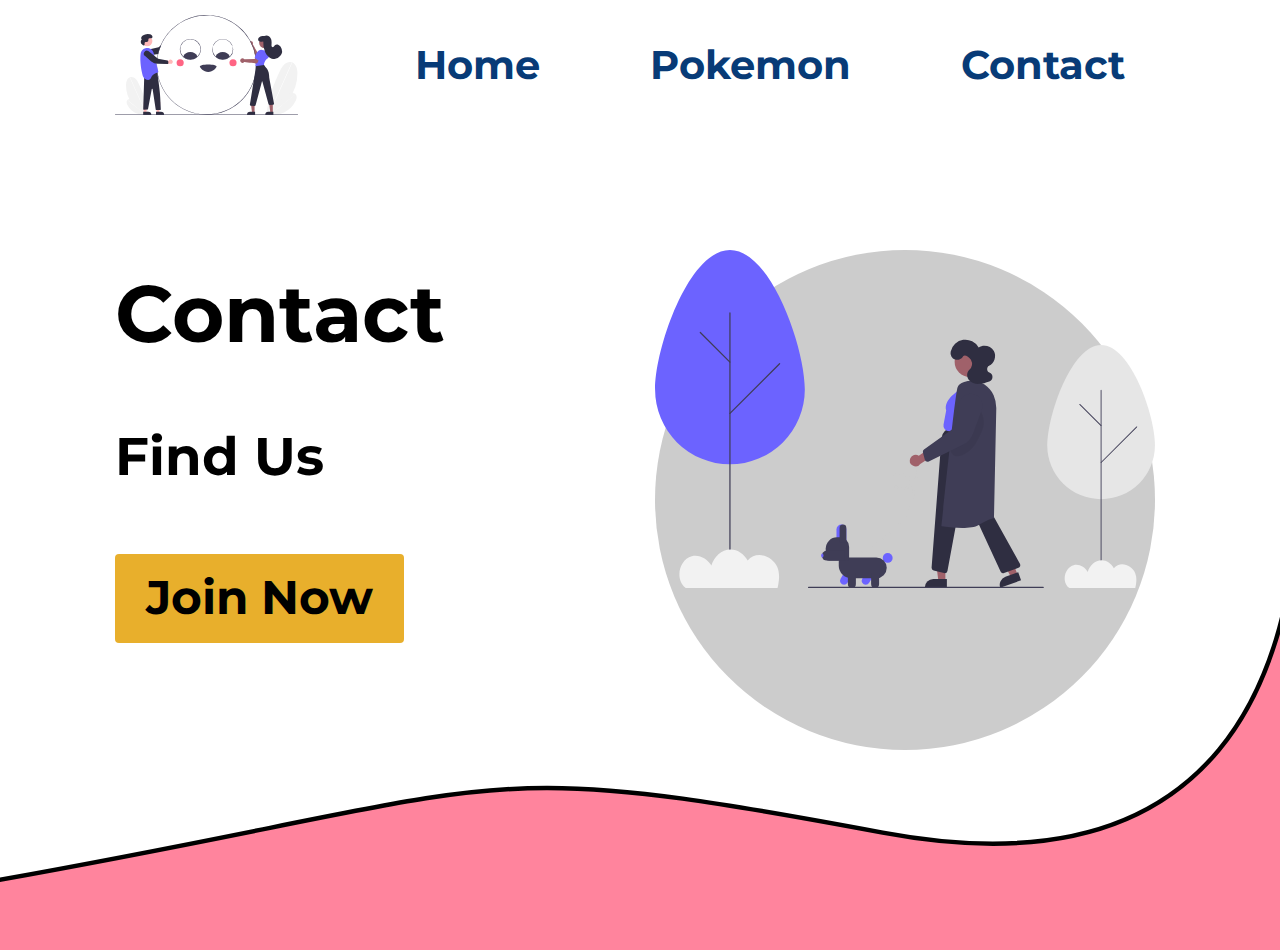
==== contact.html @ 96fc9959 "Added in project files from Bradley's webinar" ====
<!DOCTYPE html>
<html lang="en">

<head>
  <title>BETA Hack Web Dev</title>
  <meta charset="utf-8">
  <meta name="viewport" content="width=device-width, initial-scale=1">
  <!-- bootstrap CSS files -->
  <link rel="stylesheet" href="https://maxcdn.bootstrapcdn.com/bootstrap/3.4.1/css/bootstrap.min.css">
  <!-- Custom CSS file -->
  <link rel="stylesheet" href="styles/index.processed.css">
  <!-- Google Fonts -->
  <link rel="preconnect" href="https://fonts.gstatic.com">
  <link href="https://fonts.googleapis.com/css2?family=Montserrat&display=swap" rel="stylesheet">
  <!-- JQuery Javascript files -->
  <script src="https://ajax.googleapis.com/ajax/libs/jquery/3.5.1/jquery.min.js"></script>
  <!-- bootstrap Javascript files -->
  <script src="https://maxcdn.bootstrapcdn.com/bootstrap/3.4.1/js/bootstrap.min.js"></script>
</head>

<body>
  <nav class="navbar navbar-default">
    <div class="container-fluid">
      <div class="navbar-header">
        <a class="navbar-brand" href="#">
          <img src="img/undraw_Smiley_face_re_9uid.svg" alt="logo">
        </a>
      </div>
      <ul class="nav navbar-nav navbar-right">
        <li><a href="index.html">Home</a></li>
        <li><a href="pokemon.html">Pokemon</a></li>
        <li><a href="#">Contact</a></li>
      </ul>
    </div>
  </nav>
  <div class="container-fluid">
    <div class="row">
      <div class="col-sm-6">
        <h2 class="page-title">Contact</h2>
        <p class="page-content">Find Us</p>
        <button class="btn">Join Now</button>
      </div>
      <div class="col-sm-6"> 
      <div class="my-image-container"> 
        <div class="my-image"></div>
        <!--<img src="img/undraw_relaxing_walk_mljx.svg" alt="homepage image">-->
        
      </div>
      </div>
    </div>
  </div>
  <!--<div class="container-fluid footer">footer</div>-->
</body>

</html>
---- styles/index.processed.css ----
/**
 * index.scss
 * - Add any styles you want here!
 */
body {
  font-family: montserrat;
  background: #ffffff;
}

.navbar-default .navbar-header .navbar-brand img {
  max-height: 100px;
}

.navbar-default .navbar-nav li a {
  font-weight: bold;
  font-size: 30pt;
  color: #083b77;
}

.navbar-default .navbar-nav li {
  padding: 40px;
}

.navbar-default {
  background: #ffffff;
  /* white */
  border: 0;
  padding-left: 100px;
  padding-right: 100px;
}

.row .page-title {
  font-weight: bold;
  font-size: 60pt;
  color: #000000;
  /* black */
  margin-bottom: 60px;
}

.row .page-content {
  font-weight: bold;
  font-size: 40pt;
  color: #000000;
  /* black */
  margin-bottom: 60px;
}

.row .btn {
  font-weight: bold;
  font-size: 35pt;
  color: #000000;
  /* black */
  background: #E8AF2C;
  padding: 10px 30px;
}

.row {
  padding: 100px;
  background-image: url("../img/footer.svg");
  background-size: contain;
  background-repeat: no-repeat;
  background-position: bottom;
  padding-bottom: 200px;
}

.row .my-image-container {
  background-color: #cccccc;
  /* grey */
  height: 500px;
  width: 500px;
  border-radius: 50%;
}

.row .my-image-container .my-image {
  background-image: url("../img/undraw_relaxing_walk_mljx.svg");
  background-size: contain;
  /* fill the container with the image regardless of the size */
  background-repeat: no-repeat;
  height: 500px;
  width: 500px;
}

.row .pokemon-window {
  background-color: #cccccc;
  /* grey */
  height: 500px;
  width: 500px;
  border-radius: 50%;
}

.row .pokemon-window .pokemon-image {
  background-size: cover;
  height: 500px;
  width: 500px;
}
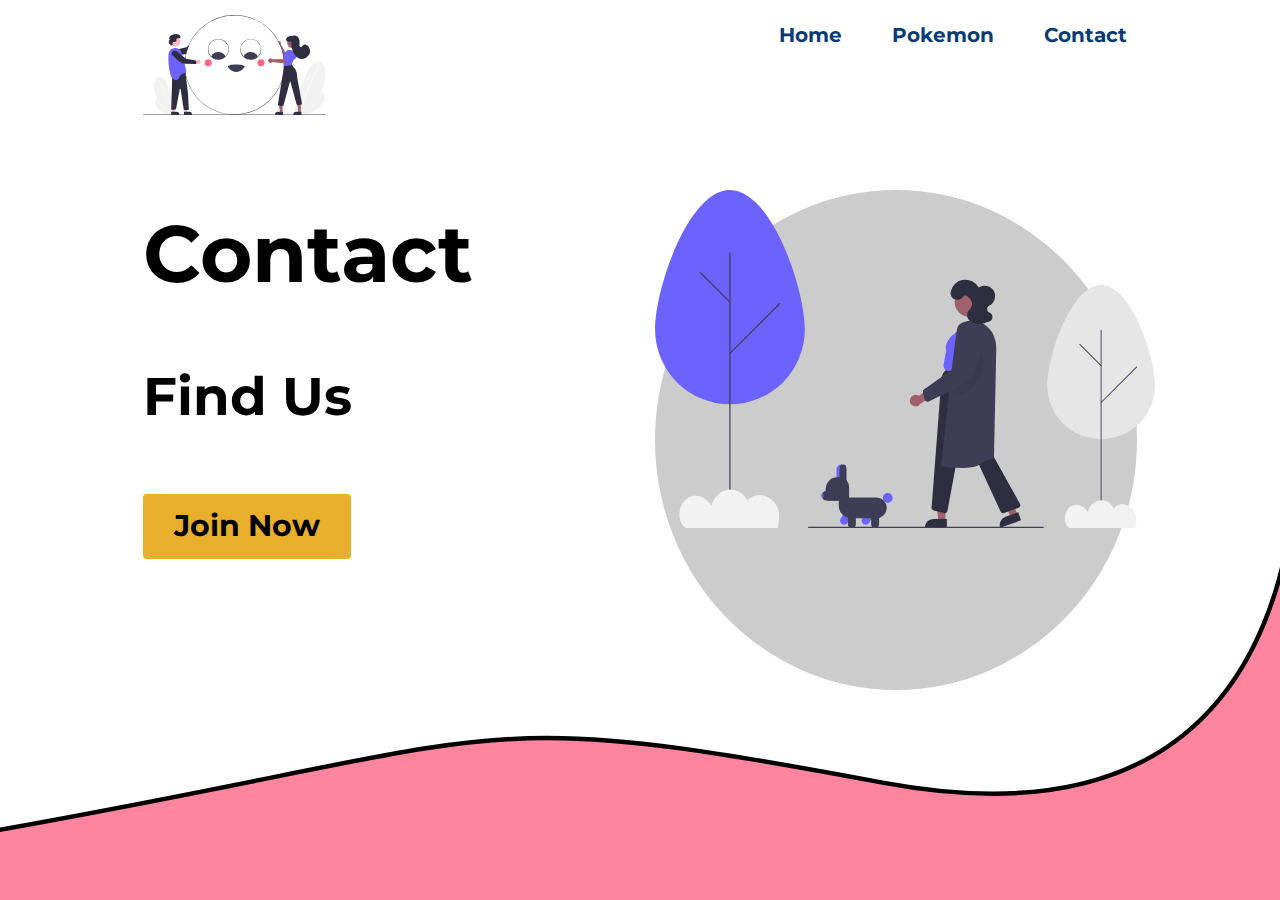
==== commit a3727f5a: "Update contact.html" ====
--- a/contact.html
+++ b/contact.html
@@ -19,37 +19,39 @@
 </head>
 
 <body>
-  <nav class="navbar navbar-default">
+  <div class="page">
+    <nav class="navbar navbar-default">
+      <div class="container-fluid">
+        <div class="navbar-header">
+          <a class="navbar-brand" href="#">
+            <img src="img/undraw_Smiley_face_re_9uid.svg" alt="logo">
+          </a>
+        </div>
+        <ul class="nav navbar-nav navbar-right">
+          <li><a href="index.html">Home</a></li>
+          <li><a href="pokemon.html">Pokemon</a></li>
+          <li><a href="#">Contact</a></li>
+        </ul>
+      </div>
+    </nav>
     <div class="container-fluid">
-      <div class="navbar-header">
-        <a class="navbar-brand" href="#">
-          <img src="img/undraw_Smiley_face_re_9uid.svg" alt="logo">
-        </a>
-      </div>
-      <ul class="nav navbar-nav navbar-right">
-        <li><a href="index.html">Home</a></li>
-        <li><a href="pokemon.html">Pokemon</a></li>
-        <li><a href="#">Contact</a></li>
-      </ul>
-    </div>
-  </nav>
-  <div class="container-fluid">
-    <div class="row">
-      <div class="col-sm-6">
-        <h2 class="page-title">Contact</h2>
-        <p class="page-content">Find Us</p>
-        <button class="btn">Join Now</button>
-      </div>
-      <div class="col-sm-6"> 
-      <div class="my-image-container"> 
-        <div class="my-image"></div>
-        <!--<img src="img/undraw_relaxing_walk_mljx.svg" alt="homepage image">-->
-        
-      </div>
+      <div class="row">
+        <div class="col-sm-6">
+          <h2 class="page-title">Contact</h2>
+          <p class="page-content">Find Us</p>
+          <button class="btn">Join Now</button>
+        </div>
+        <div class="col-sm-6"> 
+        <div class="my-image-container"> 
+          <div class="my-image"></div>
+          <!--<img src="img/undraw_relaxing_walk_mljx.svg" alt="homepage image">-->
+
+        </div>
+        </div>
       </div>
     </div>
+    <!--<div class="container-fluid footer">footer</div>-->
   </div>
-  <!--<div class="container-fluid footer">footer</div>-->
 </body>
 
-</html>+</html>
--- a/styles/index.processed.css
+++ b/styles/index.processed.css
@@ -2,94 +2,114 @@
  * index.scss
  * - Add any styles you want here!
  */
+
 body {
   font-family: montserrat;
+  min-height: 100vh;
   background: #ffffff;
+  background-image: url("../img/footer.svg");
+  background-size: contain;
+  background-repeat: no-repeat;
+  background-position: bottom;
+}
+
+.page {
+  max-width: 1024px;
+  margin: 0 auto;
+}
+
+.navbar-default {
+  @media screen and (max-width: 768px) {
+    width: 100%;
+  }
 }
 
 .navbar-default .navbar-header .navbar-brand img {
   max-height: 100px;
 }
 
+.navbar-default .navbar-header {
+  @media screen and (max-width: 768px) {
+    width: 100%;
+    display: grid;
+    grid-template-columns: 1fr auto;
+  }
+}
+
 .navbar-default .navbar-nav li a {
   font-weight: bold;
-  font-size: 30pt;
+  font-size: 2rem;
   color: #083b77;
 }
 
 .navbar-default .navbar-nav li {
-  padding: 40px;
+  padding: 10px;
 }
 
 .navbar-default {
-  background: #ffffff;
-  /* white */
+  background: #ffffff; /* white */
   border: 0;
-  padding-left: 100px;
-  padding-right: 100px;
 }
 
 .row .page-title {
   font-weight: bold;
   font-size: 60pt;
-  color: #000000;
-  /* black */
+  color: #000000; /* black */
   margin-bottom: 60px;
+  
+  @media screen and (max-width: 768px) {
+    font-size: 3rem;
+  }
 }
 
 .row .page-content {
   font-weight: bold;
   font-size: 40pt;
-  color: #000000;
-  /* black */
+  color: #000000; /* black */
   margin-bottom: 60px;
 }
 
 .row .btn {
   font-weight: bold;
-  font-size: 35pt;
-  color: #000000;
-  /* black */
+  font-size: 3rem;
+  color: #000000; /* black */
   background: #E8AF2C;
   padding: 10px 30px;
 }
 
 .row {
-  padding: 100px;
-  background-image: url("../img/footer.svg");
-  background-size: contain;
-  background-repeat: no-repeat;
-  background-position: bottom;
-  padding-bottom: 200px;
+  // padding: 100px;
+  
+
+  padding:10rem 0;
 }
 
 .row .my-image-container {
-  background-color: #cccccc;
-  /* grey */
-  height: 500px;
-  width: 500px;
+  background-color: #cccccc; /* grey */
+  // height: 500px;
+  // width:500px;
   border-radius: 50%;
 }
 
 .row .my-image-container .my-image {
   background-image: url("../img/undraw_relaxing_walk_mljx.svg");
-  background-size: contain;
-  /* fill the container with the image regardless of the size */
+  background-size: contain; /* fill the container with the image regardless of the size */
   background-repeat: no-repeat;
   height: 500px;
   width: 500px;
 }
 
 .row .pokemon-window {
-  background-color: #cccccc;
-  /* grey */
+  background-color: #cccccc; /* grey */
   height: 500px;
-  width: 500px;
+  width:500px;
   border-radius: 50%;
 }
 
 .row .pokemon-window .pokemon-image {
-  background-size: cover;
+  background-image: url("../img/undraw_relaxing_walk_mljx.svg");
+  background-repeat: no-repeat;
+  background-size: contain;
   height: 500px;
   width: 500px;
 }
